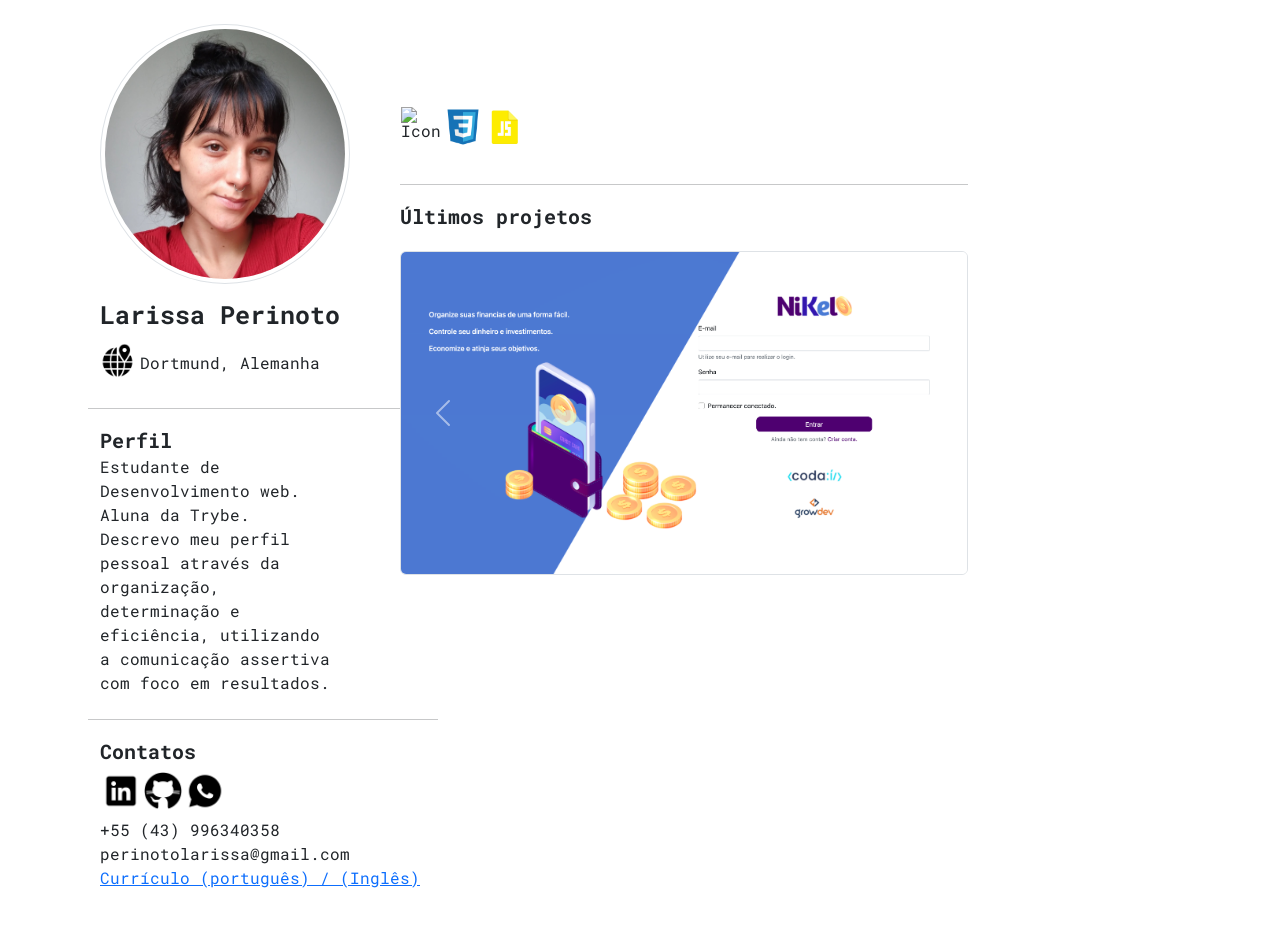
==== index.html @ 3cbed20c "Portifólio" ====
<!DOCTYPE html>
<html lang="pt-BR">
    <head>
        <meta charset="UTF-8">
        <title>Larissa Perinoto</title>
        <link href="https://cdn.jsdelivr.net/npm/bootstrap@5.1.3/dist/css/bootstrap.min.css" rel="stylesheet" integrity="sha384-1BmE4kWBq78iYhFldvKuhfTAU6auU8tT94WrHftjDbrCEXSU1oBoqyl2QvZ6jIW3" crossorigin="anonymous">
        <link rel="stylesheet" href="./reset.css">
        <link rel="stylesheet" href="./index.css">
    </head>
    <body>
        <main class="d-flex">
            <div class="container container_perfil d-block mt-4">
                <div class="row d-block">
                    <div class="col">
                        <img src="./img/Perfil.jpg" class="img_perfil img-fluid rounded-circle img-thumbnail mb-2" alt="Perfil">
                        <h1 class="mt-2 mb-3">Larissa Perinoto</h1>
                    </div>
                    <div class="col d-flex justify-content-start">
                        <a href="https://www.google.com/maps/place/Dortmund/@51.5078011,7.3301801,11z/data=!3m1!4b1!4m5!3m4!1s0x47b91760bff07a11:0x427f28131548750!8m2!3d51.5135872!4d7.4652981" target="blank"><img src="./img/localização.png" class="localizacao img-fluid" alt="Icon"></a>
                        <p class="localizacao_texto">Dortmund, Alemanha</p>
                    </div>
                </div>
                <div class="row mt-4 d-block">
                    <hr size="3">
                    <div class="col apresentacao descricao">
                        <div class="portugues">
                            <h2>Perfil</h2>
                            <p>Estudante de Desenvolvimento web. Aluna da Trybe. Descrevo meu perfil pessoal através da organização, determinação e eficiência, utilizando a comunicação assertiva com foco em resultados.</p>
                        </div>
                        <div class="ingles mt-3">
                            <h2>Profile</h2>
                            <p>Web Development Student. Trybe student. I describe my personal profile through organization, determination and efficiency, using assertive communication with a focus on results.</p>
                        </div>
                    </div>
                </div>
                <div class="row mt-4 d-block">
                    <hr size="3">
                    <div class="col contato mb-5">
                        <h2 >Contatos</h2>
                        <div class="icon d-flex mt-1">
                            <a href="http://www.linkedin.com/in/larissa-perinoto-a5053696" target="blank"><img src="./img/linkedin.png" class="img-fluid" alt="Icon"></a>
                            <a href="https://github.com/larissaperinoto" target="blank"><img src="./img/github.png" class="img-fluid" alt="Icon"></a>
                            <a href="https://api.whatsapp.com/send/?phone=5543996340358&text&app_absent=0" target="blank"><img src="./img/whatsapp.png" class="img-fluid" alt="Icon"></a>
                        </div>
                        <p> +55 (43) 996340358</p>
                        <p>  perinotolarissa@gmail.com</p>
                        <a href="">Currículo (português) / </a>
                        <a href="">(Inglês)</a>
                    </div>
                </div>
            </div>
            <div class="container container_projetos mt-5 d-block">
                <div class="row">
                    <div class="col linguagens d-flex mt-5">
                        <img src="./img/html5.png" class="img-fluid" alt="Icon">
                        <img src="./img/css3.png" class="img-fluid" alt="Icon">
                        <img src="./img/javascript.png" class="img-fluid" alt="Icon">
                    </div>
                </div>
                <div class="row">
                    <div class="col">
                        <div class="">
                            <hr size="3">
                            <h2>Últimos projetos</h2>
                        </div>
                    </div>
                </div>
                <div class="row">
                    <div class="col">
                        <div id="carouselExampleCaptions" class="carousel slide" data-bs-ride="carousel">
                            <div class="carousel-indicators">
                              <button type="button" data-bs-target="#carouselExampleCaptions" data-bs-slide-to="0" class="active" aria-current="true" aria-label="Slide 1"></button>
                              <button type="button" data-bs-target="#carouselExampleCaptions" data-bs-slide-to="1" aria-label="Slide 2"></button>
                              <button type="button" data-bs-target="#carouselExampleCaptions" data-bs-slide-to="2" aria-label="Slide 3"></button>
                            </div>
                            <div class="carousel-inner">
                              <div class="carousel-item active">
                                <a href="https://larissaperinoto.github.io/AplicacaoNikel/" target="blank"><img src="./img/Nikel.png" class="d-block w-100 rounded border img-fluid" alt="Aplicação Nikel"></a>
                              </div>
                              <div class="carousel-item">
                                <a href="https://github.com/larissaperinoto/DesafioElasCodam" target="blank"><img src="./img/ElasCodam.jpeg" class="d-block w-100 rounded border img-fluid" alt="Projeto ElasCodam"></a>
                              </div>
                              <div class="carousel-item">
                                <a href="https://github.com/larissaperinoto/PicPro" target="blank"><img src="./img/PicPro.jpeg" class="d-block w-100 rounded border img-fluid" alt="Projeto PicPro"></a>
                              </div>
                            </div>
                            <button class="carousel-control-prev" type="button" data-bs-target="#carouselExampleCaptions" data-bs-slide="prev">
                              <span class="carousel-control-prev-icon" aria-hidden="true"></span>
                              <span class="visually-hidden">Previous</span>
                            </button>
                            <button class="carousel-control-next" type="button" data-bs-target="#carouselExampleCaptions" data-bs-slide="next">
                              <span class="carousel-control-next-icon" aria-hidden="true"></span>
                              <span class="visually-hidden">Next</span>
                            </button>
                        </div>
                    </div>
                </div>
            </div>
        </main>
        <script src="https://cdn.jsdelivr.net/npm/bootstrap@5.1.3/dist/js/bootstrap.bundle.min.js" integrity="sha384-ka7Sk0Gln4gmtz2MlQnikT1wXgYsOg+OMhuP+IlRH9sENBO0LRn5q+8nbTov4+1p" crossorigin="anonymous"></script>
    </body>
</html>
---- index.css ----
@import url('https://fonts.googleapis.com/css2?family=Roboto+Mono:ital,wght@0,300;1,600&display=swap');
body{
    font-family: 'Roboto Mono', monospace;
}

.container_perfil{
    padding: 0px 100px;
} 

.apresentacao p{
    margin-right: 250px;
    text-align:start;
}

.localizacao{
    max-width: 35px;
    margin-right: 5px;
}
.container_perfil .row .col .localizacao_texto{
    padding: 8px 0;
}

.container_perfil .row hr{
   width: 350px;
}

.container_projetos .row{
    padding: 10px 0px;
}

.container_projetos .row .col{
    margin-left: -300px;
}

.container_projetos .row .col .carousel{
    width: 100%;
    max-width: 1000px;
}

h1{
    font-weight: bold;
    font-size: 25px;
}

h2{
    font-weight: bold;
    font-size: 20px;
    line-height: 1.5
}

p, a{
    line-height: 1.5
}

.img_perfil{
    max-width: 250px;
}

.descricao .ingles{
    display: none;
}

.descricao:hover .ingles{
    display: block;
}

.contato img, .container_projetos .row .linguagens img{
    max-width: 40px;
    margin: 1px;
}
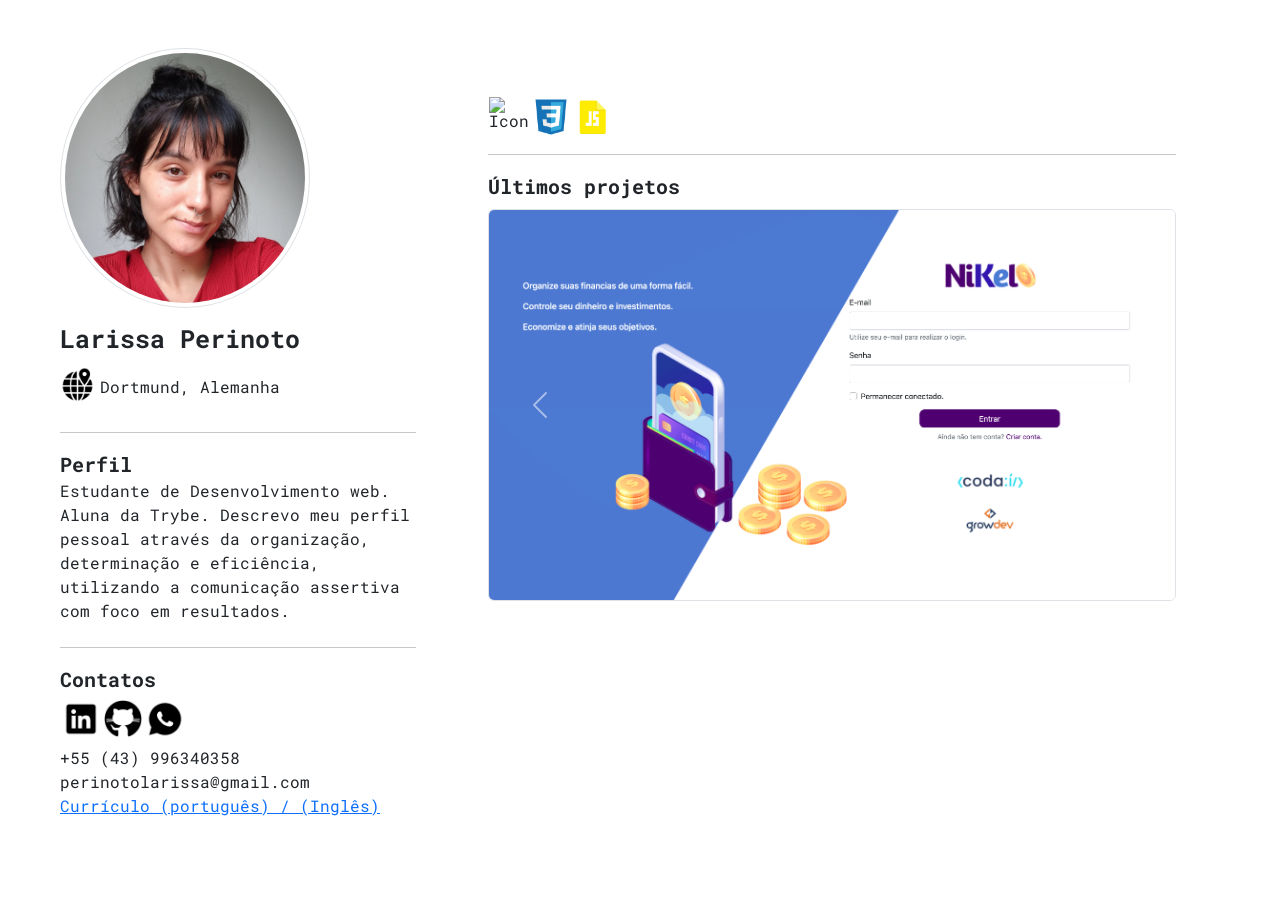
==== commit 7b57e977: "Portifólio" ====
--- a/index.html
+++ b/index.html
@@ -2,72 +2,61 @@
 <html lang="pt-BR">
     <head>
         <meta charset="UTF-8">
-        <title>Larissa Perinoto</title>
+        <title>Portifólio</title>
         <link href="https://cdn.jsdelivr.net/npm/bootstrap@5.1.3/dist/css/bootstrap.min.css" rel="stylesheet" integrity="sha384-1BmE4kWBq78iYhFldvKuhfTAU6auU8tT94WrHftjDbrCEXSU1oBoqyl2QvZ6jIW3" crossorigin="anonymous">
         <link rel="stylesheet" href="./reset.css">
         <link rel="stylesheet" href="./index.css">
     </head>
     <body>
-        <main class="d-flex">
-            <div class="container container_perfil d-block mt-4">
-                <div class="row d-block">
-                    <div class="col">
-                        <img src="./img/Perfil.jpg" class="img_perfil img-fluid rounded-circle img-thumbnail mb-2" alt="Perfil">
-                        <h1 class="mt-2 mb-3">Larissa Perinoto</h1>
-                    </div>
-                    <div class="col d-flex justify-content-start">
-                        <a href="https://www.google.com/maps/place/Dortmund/@51.5078011,7.3301801,11z/data=!3m1!4b1!4m5!3m4!1s0x47b91760bff07a11:0x427f28131548750!8m2!3d51.5135872!4d7.4652981" target="blank"><img src="./img/localização.png" class="localizacao img-fluid" alt="Icon"></a>
-                        <p class="localizacao_texto">Dortmund, Alemanha</p>
-                    </div>
-                </div>
-                <div class="row mt-4 d-block">
-                    <hr size="3">
-                    <div class="col apresentacao descricao">
-                        <div class="portugues">
-                            <h2>Perfil</h2>
-                            <p>Estudante de Desenvolvimento web. Aluna da Trybe. Descrevo meu perfil pessoal através da organização, determinação e eficiência, utilizando a comunicação assertiva com foco em resultados.</p>
+        <main>
+            <div class="container m-5">
+                <div class="row ">
+                    <div class="col-md-4 col-sm-6 me-5">
+                        <div>
+                            <img src="./img/Perfil.jpg" class="img_perfil img-fluid rounded-circle img-thumbnail mb-2" alt="Perfil">
+                            <h1 class="mt-2 mb-3">Larissa Perinoto</h1>
+                            </div>
+                        <div class="d-flex align-items-center">
+                            <a href="https://www.google.com/maps/place/Dortmund/@51.5078011,7.3301801,11z/data=!3m1!4b1!4m5!3m4!1s0x47b91760bff07a11:0x427f28131548750!8m2!3d51.5135872!4d7.4652981" target="blank"><img src="./img/localização.png" class="localizacao img-fluid" alt="Icon"></a>
+                            <p class="localizacao_texto">Dortmund, Alemanha</p>
                         </div>
-                        <div class="ingles mt-3">
-                            <h2>Profile</h2>
-                            <p>Web Development Student. Trybe student. I describe my personal profile through organization, determination and efficiency, using assertive communication with a focus on results.</p>
+                        <div class="descricao mt-4 d-block">
+                            <hr size="3">
+                            <div class="portugues">
+                                <h2>Perfil</h2>
+                                <p>Estudante de Desenvolvimento web. Aluna da Trybe. Descrevo meu perfil pessoal através da organização, determinação e eficiência, utilizando a comunicação assertiva com foco em resultados.</p>
+                            </div>
+                            <div class="ingles mt-3">
+                                <h2>Profile</h2>
+                                <p>Web Development Student. Trybe student. I describe my personal profile through organization, determination and efficiency, using assertive communication with a focus on results.</p>
+                            </div>
+                        </div>
+                        <div class="contato mb-5 mt-4 d-block">
+                            <hr size="3">
+                            <h2 >Contatos</h2>
+                            <div class="icon d-flex mt-1">
+                                <a href="http://www.linkedin.com/in/larissa-perinoto-a5053696" target="blank"><img src="./img/linkedin.png" class="img-fluid" alt="Icon"></a>
+                                <a href="https://github.com/larissaperinoto" target="blank"><img src="./img/github.png" class="img-fluid" alt="Icon"></a>
+                                <a href="https://api.whatsapp.com/send/?phone=5543996340358&text&app_absent=0" target="blank"><img src="./img/whatsapp.png" class="img-fluid" alt="Icon"></a>
+                            </div>
+                            <p> +55 (43) 996340358</p>
+                            <p>  perinotolarissa@gmail.com</p>
+                            <a href="">Currículo (português) / </a>
+                            <a href="">(Inglês)</a>
                         </div>
                     </div>
-                </div>
-                <div class="row mt-4 d-block">
-                    <hr size="3">
-                    <div class="col contato mb-5">
-                        <h2 >Contatos</h2>
-                        <div class="icon d-flex mt-1">
-                            <a href="http://www.linkedin.com/in/larissa-perinoto-a5053696" target="blank"><img src="./img/linkedin.png" class="img-fluid" alt="Icon"></a>
-                            <a href="https://github.com/larissaperinoto" target="blank"><img src="./img/github.png" class="img-fluid" alt="Icon"></a>
-                            <a href="https://api.whatsapp.com/send/?phone=5543996340358&text&app_absent=0" target="blank"><img src="./img/whatsapp.png" class="img-fluid" alt="Icon"></a>
+                    <div class="col mt-5">
+                        <div class="linguagens d-flex">
+                            <img src="./img/html5.png" class="img-fluid" alt="Icon">
+                            <img src="./img/css3.png" class="img-fluid" alt="Icon">
+                            <img src="./img/javascript.png" class="img-fluid" alt="Icon">
                         </div>
-                        <p> +55 (43) 996340358</p>
-                        <p>  perinotolarissa@gmail.com</p>
-                        <a href="">Currículo (português) / </a>
-                        <a href="">(Inglês)</a>
-                    </div>
-                </div>
-            </div>
-            <div class="container container_projetos mt-5 d-block">
-                <div class="row">
-                    <div class="col linguagens d-flex mt-5">
-                        <img src="./img/html5.png" class="img-fluid" alt="Icon">
-                        <img src="./img/css3.png" class="img-fluid" alt="Icon">
-                        <img src="./img/javascript.png" class="img-fluid" alt="Icon">
-                    </div>
-                </div>
-                <div class="row">
-                    <div class="col">
-                        <div class="">
+                        <div>
                             <hr size="3">
                             <h2>Últimos projetos</h2>
                         </div>
-                    </div>
-                </div>
-                <div class="row">
-                    <div class="col">
-                        <div id="carouselExampleCaptions" class="carousel slide" data-bs-ride="carousel">
+                        <div class="mt-2">
+                            <div id="carouselExampleCaptions" class="carousel slide" data-bs-ride="carousel">
                             <div class="carousel-indicators">
                               <button type="button" data-bs-target="#carouselExampleCaptions" data-bs-slide-to="0" class="active" aria-current="true" aria-label="Slide 1"></button>
                               <button type="button" data-bs-target="#carouselExampleCaptions" data-bs-slide-to="1" aria-label="Slide 2"></button>
@@ -93,6 +82,7 @@
                               <span class="visually-hidden">Next</span>
                             </button>
                         </div>
+                        </div>
                     </div>
                 </div>
             </div>
--- a/index.css
+++ b/index.css
@@ -3,38 +3,9 @@
     font-family: 'Roboto Mono', monospace;
 }
 
-.container_perfil{
-    padding: 0px 100px;
-} 
-
-.apresentacao p{
-    margin-right: 250px;
-    text-align:start;
-}
-
 .localizacao{
     max-width: 35px;
     margin-right: 5px;
-}
-.container_perfil .row .col .localizacao_texto{
-    padding: 8px 0;
-}
-
-.container_perfil .row hr{
-   width: 350px;
-}
-
-.container_projetos .row{
-    padding: 10px 0px;
-}
-
-.container_projetos .row .col{
-    margin-left: -300px;
-}
-
-.container_projetos .row .col .carousel{
-    width: 100%;
-    max-width: 1000px;
 }
 
 h1{
@@ -64,7 +35,7 @@
     display: block;
 }
 
-.contato img, .container_projetos .row .linguagens img{
+.contato img, .linguagens img{
     max-width: 40px;
     margin: 1px;
 }
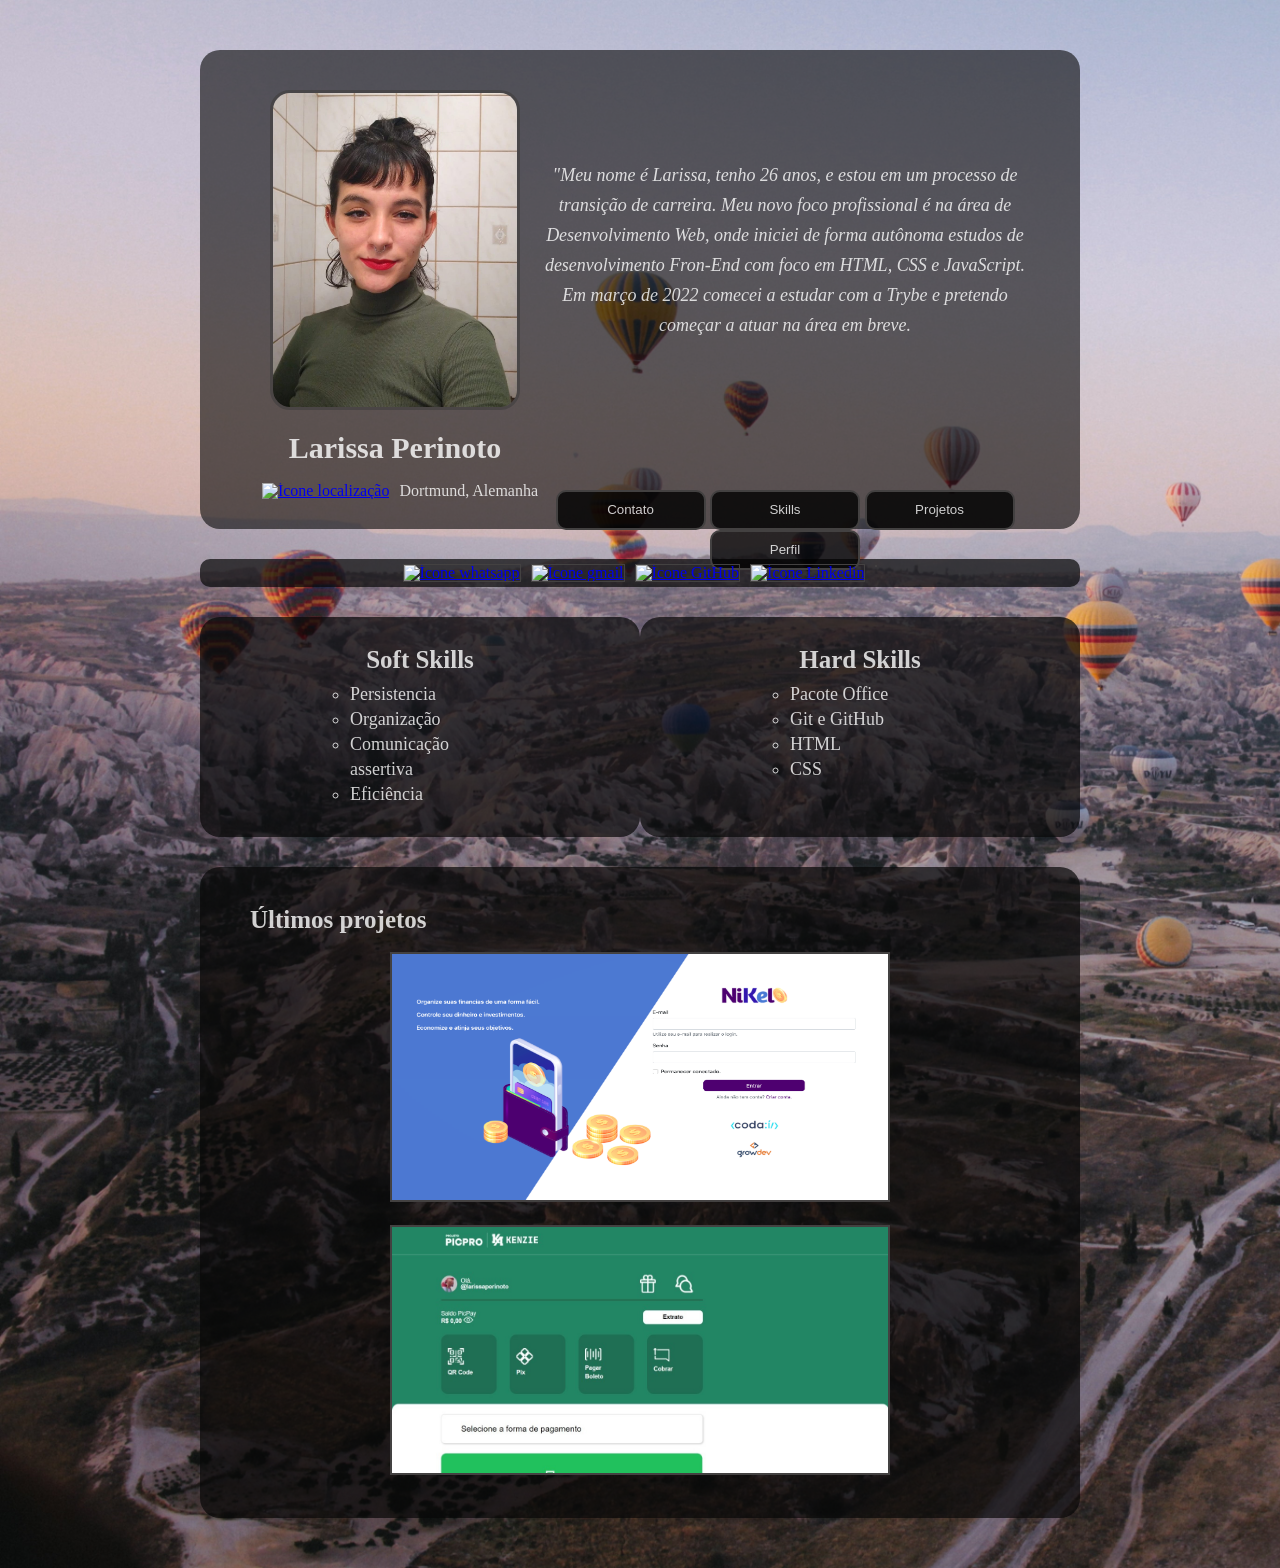
==== commit e3a38f11: "renomeando arquivos" ====
--- a/index.html
+++ b/index.html
@@ -2,91 +2,71 @@
 <html lang="pt-BR">
     <head>
         <meta charset="UTF-8">
-        <title>Portifólio</title>
-        <link href="https://cdn.jsdelivr.net/npm/bootstrap@5.1.3/dist/css/bootstrap.min.css" rel="stylesheet" integrity="sha384-1BmE4kWBq78iYhFldvKuhfTAU6auU8tT94WrHftjDbrCEXSU1oBoqyl2QvZ6jIW3" crossorigin="anonymous">
-        <link rel="stylesheet" href="./reset.css">
-        <link rel="stylesheet" href="./index.css">
+        <title>Perfil</title>
+        <link rel="preconnect" href="https://fonts.googleapis.com">
+        <link rel="preconnect" href="https://fonts.gstatic.com" crossorigin>
+        <link href="https: //fonts.googleapis.com/css2? family= Indie+Flor & display=swap" rel="stylesheet">
+        <link rel="stylesheet" href="reset.css">
+        <link rel="stylesheet" href="style.css">
     </head>
     <body>
-        <main>
-            <div class="container m-5">
-                <div class="row ">
-                    <div class="col-md-4 col-sm-6 me-5">
-                        <div>
-                            <img src="./img/Perfil.jpg" class="img_perfil img-fluid rounded-circle img-thumbnail mb-2" alt="Perfil">
-                            <h1 class="mt-2 mb-3">Larissa Perinoto</h1>
-                            </div>
-                        <div class="d-flex align-items-center">
-                            <a href="https://www.google.com/maps/place/Dortmund/@51.5078011,7.3301801,11z/data=!3m1!4b1!4m5!3m4!1s0x47b91760bff07a11:0x427f28131548750!8m2!3d51.5135872!4d7.4652981" target="blank"><img src="./img/localização.png" class="localizacao img-fluid" alt="Icon"></a>
-                            <p class="localizacao_texto">Dortmund, Alemanha</p>
-                        </div>
-                        <div class="descricao mt-4 d-block">
-                            <hr size="3">
-                            <div class="portugues">
-                                <h2>Perfil</h2>
-                                <p>Estudante de Desenvolvimento web. Aluna da Trybe. Descrevo meu perfil pessoal através da organização, determinação e eficiência, utilizando a comunicação assertiva com foco em resultados.</p>
-                            </div>
-                            <div class="ingles mt-3">
-                                <h2>Profile</h2>
-                                <p>Web Development Student. Trybe student. I describe my personal profile through organization, determination and efficiency, using assertive communication with a focus on results.</p>
-                            </div>
-                        </div>
-                        <div class="contato mb-5 mt-4 d-block">
-                            <hr size="3">
-                            <h2 >Contatos</h2>
-                            <div class="icon d-flex mt-1">
-                                <a href="http://www.linkedin.com/in/larissa-perinoto-a5053696" target="blank"><img src="./img/linkedin.png" class="img-fluid" alt="Icon"></a>
-                                <a href="https://github.com/larissaperinoto" target="blank"><img src="./img/github.png" class="img-fluid" alt="Icon"></a>
-                                <a href="https://api.whatsapp.com/send/?phone=5543996340358&text&app_absent=0" target="blank"><img src="./img/whatsapp.png" class="img-fluid" alt="Icon"></a>
-                            </div>
-                            <p> +55 (43) 996340358</p>
-                            <p>  perinotolarissa@gmail.com</p>
-                            <a href="">Currículo (português) / </a>
-                            <a href="">(Inglês)</a>
-                        </div>
-                    </div>
-                    <div class="col mt-5">
-                        <div class="linguagens d-flex">
-                            <img src="./img/html5.png" class="img-fluid" alt="Icon">
-                            <img src="./img/css3.png" class="img-fluid" alt="Icon">
-                            <img src="./img/javascript.png" class="img-fluid" alt="Icon">
-                        </div>
-                        <div>
-                            <hr size="3">
-                            <h2>Últimos projetos</h2>
-                        </div>
-                        <div class="mt-2">
-                            <div id="carouselExampleCaptions" class="carousel slide" data-bs-ride="carousel">
-                            <div class="carousel-indicators">
-                              <button type="button" data-bs-target="#carouselExampleCaptions" data-bs-slide-to="0" class="active" aria-current="true" aria-label="Slide 1"></button>
-                              <button type="button" data-bs-target="#carouselExampleCaptions" data-bs-slide-to="1" aria-label="Slide 2"></button>
-                              <button type="button" data-bs-target="#carouselExampleCaptions" data-bs-slide-to="2" aria-label="Slide 3"></button>
-                            </div>
-                            <div class="carousel-inner">
-                              <div class="carousel-item active">
-                                <a href="https://larissaperinoto.github.io/AplicacaoNikel/" target="blank"><img src="./img/Nikel.png" class="d-block w-100 rounded border img-fluid" alt="Aplicação Nikel"></a>
-                              </div>
-                              <div class="carousel-item">
-                                <a href="https://github.com/larissaperinoto/DesafioElasCodam" target="blank"><img src="./img/ElasCodam.jpeg" class="d-block w-100 rounded border img-fluid" alt="Projeto ElasCodam"></a>
-                              </div>
-                              <div class="carousel-item">
-                                <a href="https://github.com/larissaperinoto/PicPro" target="blank"><img src="./img/PicPro.jpeg" class="d-block w-100 rounded border img-fluid" alt="Projeto PicPro"></a>
-                              </div>
-                            </div>
-                            <button class="carousel-control-prev" type="button" data-bs-target="#carouselExampleCaptions" data-bs-slide="prev">
-                              <span class="carousel-control-prev-icon" aria-hidden="true"></span>
-                              <span class="visually-hidden">Previous</span>
-                            </button>
-                            <button class="carousel-control-next" type="button" data-bs-target="#carouselExampleCaptions" data-bs-slide="next">
-                              <span class="carousel-control-next-icon" aria-hidden="true"></span>
-                              <span class="visually-hidden">Next</span>
-                            </button>
-                        </div>
-                        </div>
-                    </div>
+        <div class="container_perfil">
+            <div class="foto_nome">
+                <img src="./img/perfil.jpg" alt="Foto Larissa" class="foto_perfil">
+                <h1 class="nome">Larissa Perinoto</h1>
+                <div class="localizacao">
+                    <a href="https://www.google.com/maps/place/Dortmund/@51.5078011,7.33018,11z/data=!3m1!4b1!4m5!3m4!1s0x47b91760bff07a11:0x427f28131548750!8m2!3d51.5135872!4d7.4652981"> <img src="https://img.icons8.com/color/48/000000/marker--v1.png" alt="Ícone localização" class="imagem_localizacao"></a>
+                    <p class="texto_localizacao">Dortmund, Alemanha</p>
                 </div>
             </div>
-        </main>
-        <script src="https://cdn.jsdelivr.net/npm/bootstrap@5.1.3/dist/js/bootstrap.bundle.min.js" integrity="sha384-ka7Sk0Gln4gmtz2MlQnikT1wXgYsOg+OMhuP+IlRH9sENBO0LRn5q+8nbTov4+1p" crossorigin="anonymous"></script>
+            <div class="descricao">
+                <p>"Meu nome é Larissa, tenho 26 anos, e estou em um processo de transição de carreira. 
+                    Meu novo foco profissional é na área de Desenvolvimento Web, onde iniciei de forma autônoma estudos de desenvolvimento Fron-End com foco em HTML, CSS e JavaScript. Em março de 2022 comecei a estudar com a Trybe e pretendo começar a atuar na área em breve.
+                </p>
+                <div class="menu">
+                    <a href="#contato"><button>Contato</button></a>
+                    <a href="#skills"><button>Skills</button></a>
+                    <a href="#projeto"> <button>Projetos</button></a>
+                    <a href=""><button>Perfil</button></a>
+                </div>
+            </div>
+        </div>
+        
+        <div class="container_contatos" id="contato">
+            <a href="https://api.whatsapp.com/send/?phone=5543996340358&text&app_absent=0"><img src="https://img.shields.io/badge/WhatsApp-25D366?style=for-the-badge&logo=whatsapp&logoColor=white" alt="Ícone whatsapp"></a>
+            <a href="mailto:perinotolarissa@gmail.com"><img src="https://img.shields.io/badge/Gmail-D14836?style=for-the-badge&logo=gmail&logoColor=white" alt="Ícone gmail"></a>
+            <a href="https://github.com/larissaperinoto"><img src="https://img.shields.io/badge/GitHub-100000?style=for-the-badge&logo=github&logoColor=white" alt="Ícone GitHub"></a>
+            <a href="www.linkedin.com/in/larissa-perinoto-a5053696"><img src="https://img.shields.io/badge/LinkedIn-0077B5?style=for-the-badge&logo=linkedin&logoColor=white" alt="Ícone Linkedin"></a>
+            <a href=""><img src="" alt=""></a>
+            
+        </div>
+        <div class="container_skills" id="skills">
+            <div class="container_softskills">
+                <h2>Soft Skills</h2>
+                <ul>
+                    <li>Persistencia</li>
+                    <li>Organização</li>
+                    <li>Comunicação assertiva</li>
+                    <li>Eficiência</li>
+                </ul>
+            </div>
+           
+            <div class="container_hardskills">
+                <h2>Hard Skills</h2>
+                <ul>
+                    <li>Pacote Office</li>
+                    <li>Git e GitHub</li>
+                    <li>HTML</li>
+                    <li>CSS</li>
+                </ul>
+            </div>
+        </div>
+        <div class="container_galeria" id="projeto">
+            <h2>Últimos projetos</h2>
+            <a href="https://github.com/larissaperinoto/AplicacaoNikel" target="blank"><img src="./img/Nikel.png" alt="Projeto Nikel"></a>
+            <a href="https://github.com/larissaperinoto/PicPro" target="blank"><img src="./img/PicPro.jpeg" alt="Projeto PicPro"></a>
+        </div>
+
+
     </body>
 </html>
--- a/style.css
+++ b/style.css
@@ -0,0 +1,144 @@
+body{
+    text-align: center;
+    background-image: url(./img/pexels-francesco-ungaro-2325446.jpg);
+    background-size: cover;
+    font-family: 'Indie Flower', cursiva;
+    padding: 50px 200px;
+}
+
+.container_perfil {
+    background-color: rgb(8, 8, 8, 0.6);
+    border-radius: 20px;
+    display: flex;
+    justify-content: center;
+    align-items: center;
+    padding: 20px 50px;
+}
+
+
+.foto_perfil{
+    width: 250px;
+    height: 320px;
+    border-radius: 20px;
+    border: 3px solid rgba(67, 65, 65, 0.7);
+    margin: 20px;
+}
+
+.nome{
+    color: rgb(255, 255, 255, 0.8);
+    border-radius: 20px;
+    margin: 20pxs;
+    font-size: 30px;
+    margin-bottom: 10px;
+    font-weight:bold;
+}
+
+.localizacao{
+    display: flex;
+    align-items:center;
+    justify-content:center;
+}
+
+.imagem_localizacao{
+    width: 30px;
+    margin: 10px;
+}
+
+.texto_localizacao{
+    size: 14px;
+    color: rgb(255, 255, 255, 0.8);;
+}
+
+.descricao{
+    color: rgb(255, 255, 255, 0.8);;
+    line-height: 30px;
+    font-style: italic;
+    font-size: 18px;
+    margin-bottom: -150px;
+}
+.menu{
+    margin-top: 150px;
+}
+
+.menu a button{
+    background-color: rgb(0,0,0, 0.8);
+    color: rgb(255, 255, 255, 0.8);
+    width: 150px;
+    height: 40px;
+    cursor:pointer;
+    border: 2px solid rgb(67, 65, 65);
+    border-radius: 10px;
+}
+
+.menu a button:hover{
+    background-color: rgb(255, 255, 255, 0.8);
+    color: rgb(0,0,0, 0.8);
+    border:  2px solid rgb(67, 65, 65);;
+}
+
+.container_contatos {
+    background-color: rgb(8, 8, 8, 0.7);
+    margin-top: 30px;
+    border-radius: 10px;
+    display: flex;
+    justify-content: center;
+    overflow: hidden;
+}
+
+
+
+.container_contatos img {
+    margin: 5px;
+    border: 1px solid rgb(67, 65, 65);
+}
+
+.container_skills{
+    display: flex;
+    justify-content:space-between;
+}
+.container_softskills, .container_hardskills{
+    background-color: rgb(8, 8, 8, 0.7);
+    border-radius: 20px;
+    color: rgb(255, 255, 255, 0.8);
+    width: 550px;
+    padding: 30px 0;
+    margin-top: 30px;
+}
+.container_softskills h2, .container_hardskills h2{
+    font-size: 25px;
+    margin-bottom: 10px;
+    font-weight: bold;
+}
+
+.container_softskills ul, .container_hardskills ul{
+    font-size: 18px;
+    text-align:initial;
+    padding: 0 150px;
+    line-height: 25px;
+    list-style-type: circle;
+}
+
+.container_galeria{
+    background-color: rgb(8, 8, 8, 0.7);
+    border-radius: 20px;
+    margin-top: 30px;
+    padding: 30px 0;
+}
+.container_galeria h2{
+    font-size: 25px;
+    margin: 10px;
+    font-weight: bold;
+    color: rgb(255, 255, 255, 0.8);
+    text-align: left;
+    padding: 0 40px;
+}
+
+.container_galeria a img{
+    width: 500px;
+    height: 250px;
+    margin: 10px;
+    border: 2px solid rgb(67, 65, 65);
+}
+
+
+
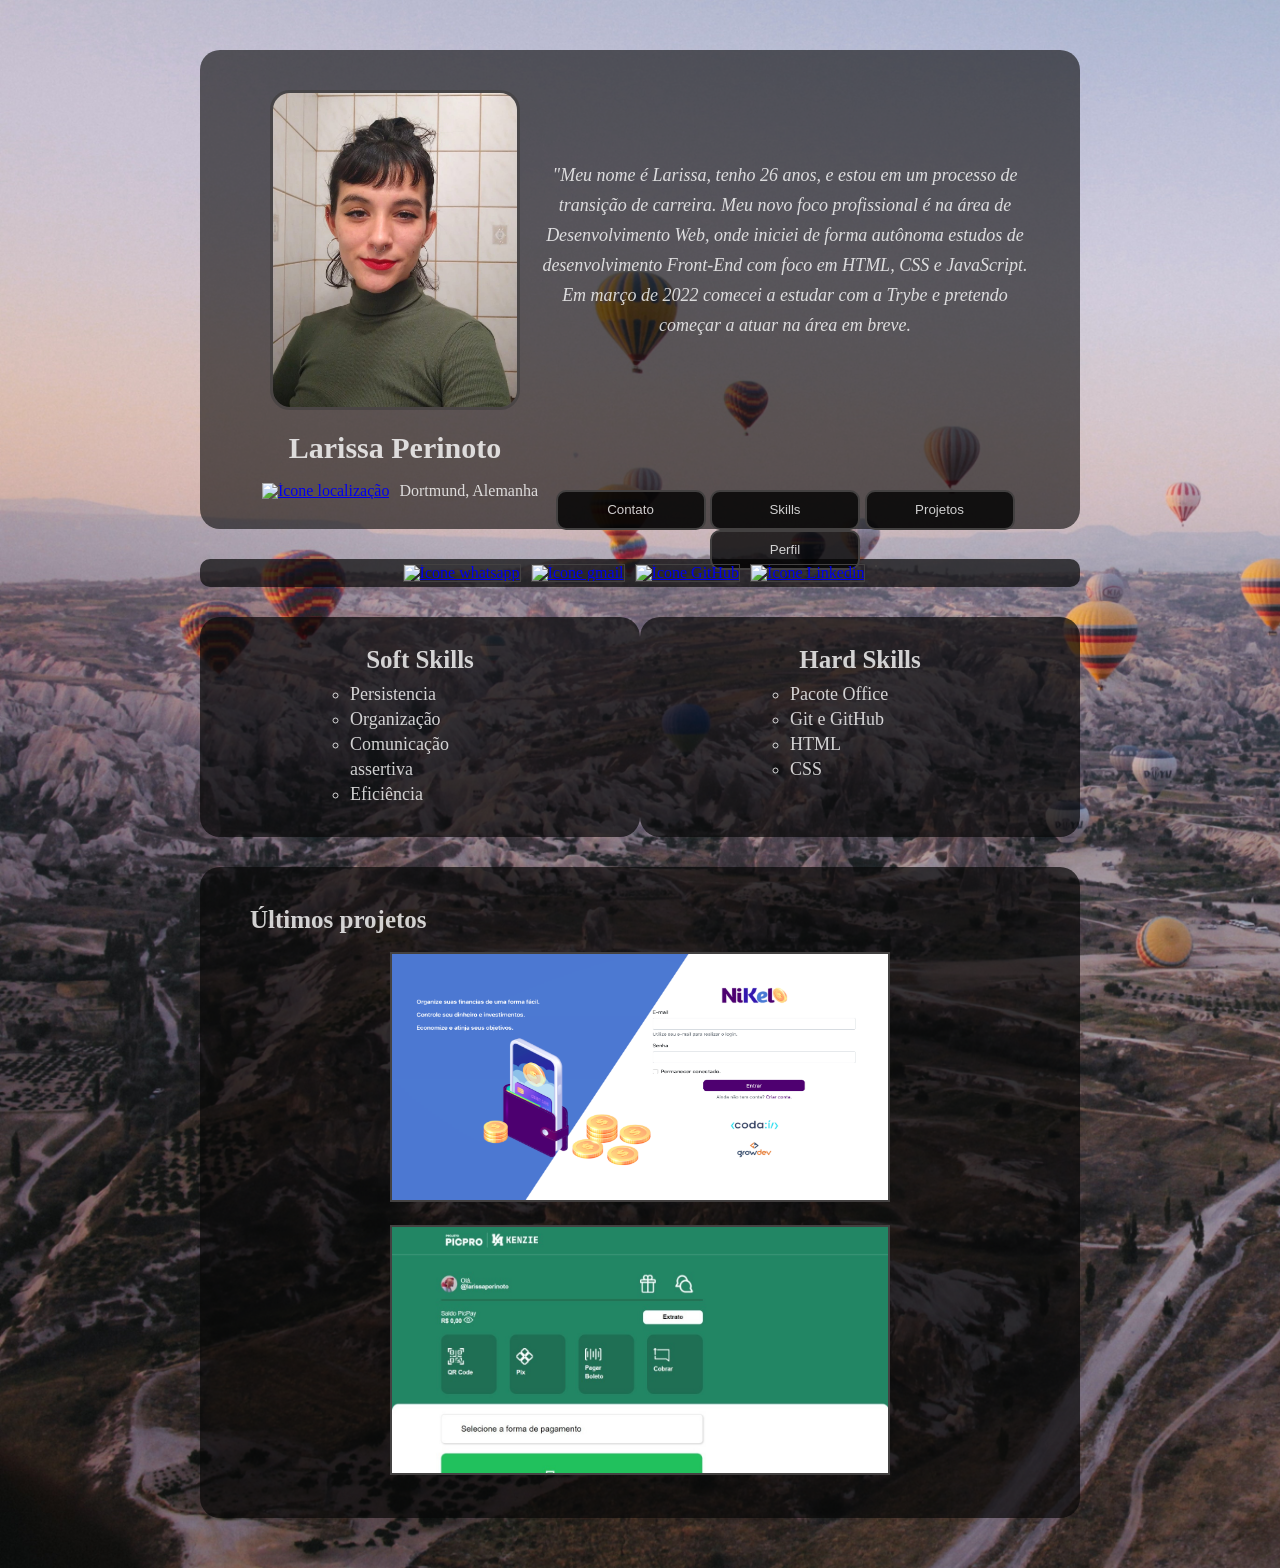
==== commit f99d65f8: "Update index.html" ====
--- a/index.html
+++ b/index.html
@@ -21,7 +21,8 @@
             </div>
             <div class="descricao">
                 <p>"Meu nome é Larissa, tenho 26 anos, e estou em um processo de transição de carreira. 
-                    Meu novo foco profissional é na área de Desenvolvimento Web, onde iniciei de forma autônoma estudos de desenvolvimento Fron-End com foco em HTML, CSS e JavaScript. Em março de 2022 comecei a estudar com a Trybe e pretendo começar a atuar na área em breve.
+                    Meu novo foco profissional é na área de Desenvolvimento Web, onde iniciei de forma autônoma estudos de desenvolvimento Front-End com foco em HTML, CSS e JavaScript. 
+                    Em março de 2022 comecei a estudar com a Trybe e pretendo começar a atuar na área em breve.
                 </p>
                 <div class="menu">
                     <a href="#contato"><button>Contato</button></a>
@@ -69,4 +70,4 @@
 
 
     </body>
-</html>+</html>
--- a/style.css
+++ b/style.css
@@ -86,7 +86,6 @@
 }
 
 
-
 .container_contatos img {
     margin: 5px;
     border: 1px solid rgb(67, 65, 65);
